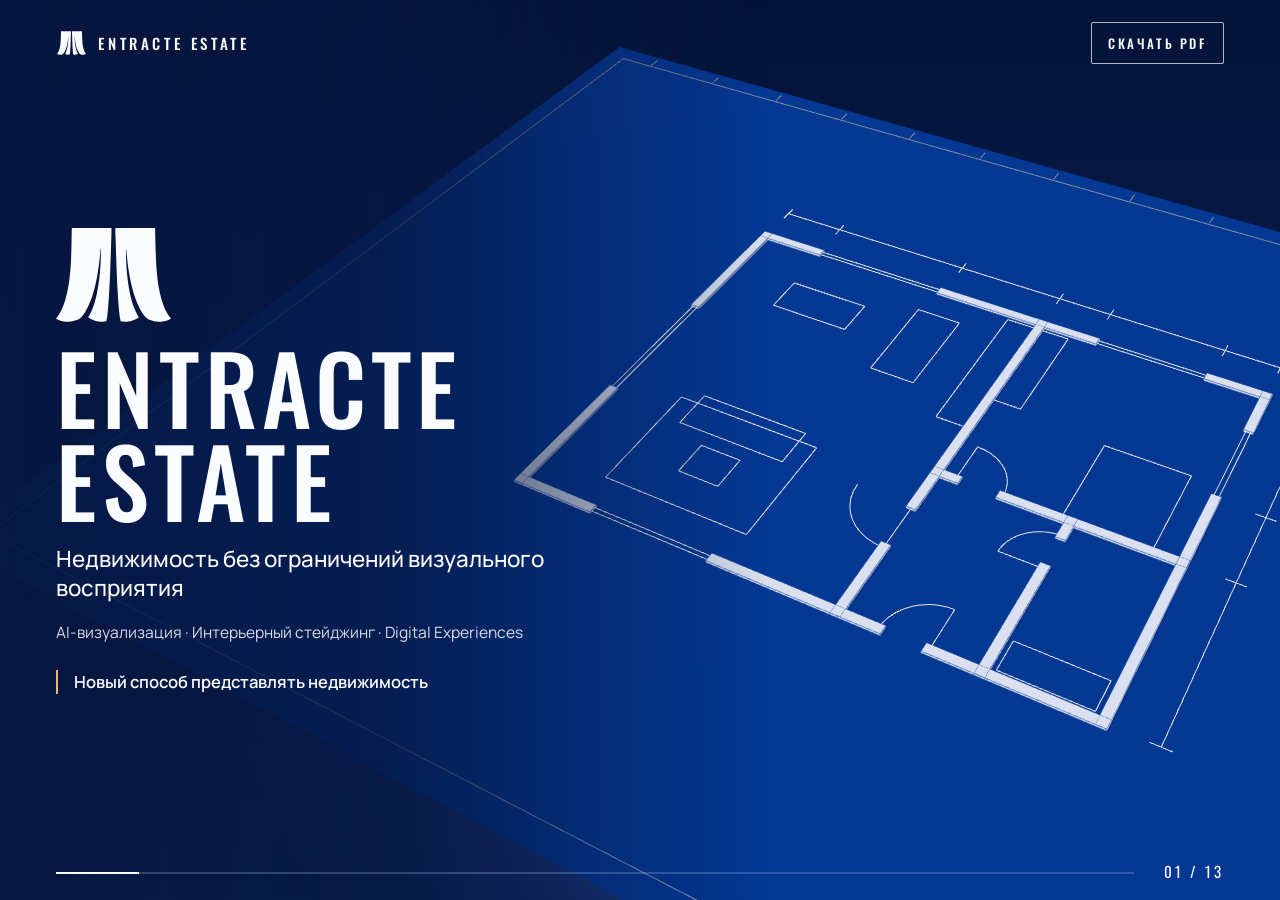
==== show/index.html @ 7df16853 "Add live 3D presentation at /show/ Co-Authored-By: Claude Fable 5.2 <noreply@anthropic.com>" ====
<!doctype html>
<html lang="ru">
<head>
<meta charset="utf-8">
<meta name="viewport" content="width=device-width,initial-scale=1,viewport-fit=cover">
<title>ENTRACTE ESTATE</title>
<meta name="description" content="ENTRACTE ESTATE: недвижимость без ограничений визуального восприятия">
<meta name="theme-color" content="#0A2560">
<link rel="preconnect" href="https://fonts.googleapis.com">
<link rel="preconnect" href="https://fonts.gstatic.com" crossorigin>
<link href="https://fonts.googleapis.com/css2?family=Manrope:wght@400;500;600&family=Oswald:wght@400;500&display=swap" rel="stylesheet" media="print" onload="this.media='all'">
<link rel="icon" href="assets/mark.svg" type="image/svg+xml">
<link rel="stylesheet" href="style.css">
<script type="importmap">{"imports":{"three":"./assets/three.module.min.js","three/addons/":"./assets/"}}</script>
</head>
<body>
<div id="sky"></div>
<canvas id="gl" aria-hidden="true"></canvas>
<div id="fallback" hidden><img id="fbimg" alt=""></div>

<div id="vf" aria-hidden="true"><i class="c1"></i><i class="c2"></i><i class="c3"></i><i class="c4"></i><b class="x"></b><span class="rec">REC</span><span class="ratio">3:2 · 24 MM</span></div>
<div id="tags" aria-hidden="true"></div>
<div id="plot" aria-hidden="true"><span>ВАШ ОБЪЕКТ</span></div>

<header id="top">
  <a class="brand" href="#1" aria-label="ENTRACTE ESTATE, в начало"><i class="mk"></i><span>ENTRACTE ESTATE</span></a>
  <a class="pdf" href="./assets/Entracte-Estate.pdf" download>Скачать PDF</a>
</header>

<main id="deck">
<section class="slide s-cover" data-i="1">
  <i class="mk mk-xl r"></i>
  <h1 class="r">ENTRACTE<br>ESTATE</h1>
  <p class="lead r">Недвижимость без ограничений визуального восприятия</p>
  <p class="t r">AI-визуализация · Интерьерный стейджинг · Digital Experiences</p>
  <p class="say r">Новый способ представлять недвижимость</p>
</section>

<section class="slide" data-i="2">
  <p class="kick r">ПРОБЛЕМА</p>
  <h2 class="r">ВАШ ОБЪЕКТ МОЖЕТ БОЛЬШЕ, ЧЕМ ПРОСТО ПОПАСТЬ В КАДР</h2>
  <p class="t r">Обычная съёмка показывает недвижимость такой, какая она есть</p>
  <p class="t r">Но покупатель выбирает не только стены, метраж и планировку</p>
  <p class="t r">Он покупает представление о пространстве, образе жизни и возможностях, которые за ним стоят</p>
  <p class="say r">Мы помогаем показать то, что невозможно передать обычной съёмкой</p>
</section>

<section class="slide" data-i="3">
  <p class="kick r">КТО МЫ</p>
  <h2 class="r">МЫ РАСШИРЯЕМ ГРАНИЦЫ ПРЕЗЕНТАЦИИ НЕДВИЖИМОСТИ</h2>
  <p class="t r">ENTRACTE ESTATE — агентство AI-упаковки недвижимости, объединяющее визуальное производство, интерьерный дизайн и цифровые технологии</p>
  <p class="t r">Мы создаём инструменты, которые помогают агентствам недвижимости, девелоперам и строительным компаниям раскрывать потенциал своих объектов</p>
  <div class="dirs">
    <div class="dir r"><span class="dn">01</span><span class="dt">CINEMATIC VISUALIZATION</span></div>
    <div class="dir r"><span class="dn">02</span><span class="dt">AI INTERIOR DESIGN &amp; STAGING</span></div>
    <div class="dir r"><span class="dn">03</span><span class="dt">EXCLUSIVE DIGITAL EXPERIENCES</span></div>
  </div>
  <p class="say r">Три направления — одна задача: сделать недвижимость визуально убедительнее</p>
</section>

<section class="slide" data-i="4">
  <p class="kick r">ВИДЕОВИЗУАЛИЗАЦИЯ</p>
  <h2 class="r">НЕ ПРОСТО ПОКАЗЫВАЕМ НЕДВИЖИМОСТЬ<br>СОЗДАЁМ ЕЁ ОБРАЗ</h2>
  <p class="t r">От строгих архитектурных проходок до кинематографичных рекламных историй</p>
  <p class="t r">Мы создаём видеоролики под конкретные задачи бизнеса и особенности каждого объекта</p>
  <div class="cells">
    <div class="cell r"><h3>ADVERTISING</h3><p class="t s">Эмоциональные рекламные ролики, динамичные сценарии, эффектные ракурсы и нестандартные визуальные решения для социальных сетей и рекламных кампаний</p></div>
    <div class="cell r"><h3>PRESENTATION</h3><p class="t s">Реалистичные видеопроходки, демонстрация планировок, интерьеров и экстерьеров для знакомства потенциального покупателя с объектом</p></div>
  </div>
  <p class="t s r">От сдержанной архитектурной эстетики до самых смелых творческих концепций</p>
  <p class="say r">Один объект — десятки способов его представить</p>
</section>

<section class="slide" data-i="5">
  <p class="kick r">ИНТЕРЬЕРНЫЙ СТЕЙДЖИНГ</p>
  <h2 class="r">ПУСТЫЕ МЕТРЫ ДОЛЖНЫ ОБРЕСТИ СОДЕРЖАНИЕ</h2>
  <p class="t r">Показываем не просто помещение, а то, каким оно может стать</p>
  <p class="t r">Создаём интерьерные концепции, виртуальную меблировку и полноценные варианты оформления пространства</p>
  <h3 class="r">ОТ ОДНОГО ОБЪЕКТА<br>К НЕСКОЛЬКИМ СЦЕНАРИЯМ</h3>
  <p class="t r">Разные стили, комплектации, цветовые решения и концепции на выбор</p>
</section>

<section class="slide" data-i="6">
  <p class="kick r">ИНТЕРЬЕРНЫЙ СТЕЙДЖИНГ</p>
  <p class="lead r">Но главное — визуализация не заканчивается красивой картинкой</p>
  <h2 class="r">КОНЦЕПЦИЯ + КОМПЛЕКТАЦИЯ + СМЕТА</h2>
  <div class="ledger">
    <div class="lr r"><span class="ln">01</span><span class="lt">Подбор конкретной мебели, освещения и материалов</span></div>
    <div class="lr r"><span class="ln">02</span><span class="lt">Магазины, производители и мастерские</span></div>
    <div class="lr r"><span class="ln">03</span><span class="lt">Спецификация позиций</span></div>
    <div class="lr r"><span class="ln">04</span><span class="lt">Расчёт предполагаемой стоимости реализации</span></div>
  </div>
  <p class="say r">Вы получаете не просто представление о будущем интерьере, а основу для его практического воплощения</p>
</section>

<section class="slide" data-i="7">
  <p class="kick r">DIGITAL EXPERIENCES</p>
  <h2 class="r">НЕДВИЖИМОСТЬ, КОТОРУЮ МОЖНО ИССЛЕДОВАТЬ</h2>
  <p class="t s r">Эксклюзивные цифровые решения для девелоперов и масштабных проектов</p>
  <p class="t s r">Мы создаём интерактивные сайты и презентационные пространства, в которых потенциальный покупатель становится исследователем объекта</p>
  <p class="t s r">Возможность не просто увидеть здание, а буквально изучить его изнутри</p>
  <p class="say r">Цифровая презентация, превращающая знакомство с объектом в самостоятельный опыт</p>
</section>

<section class="slide" data-i="8">
  <p class="kick r">СКОРОСТЬ И ПРОИЗВОДСТВО</p>
  <h2 class="r">СКОРОСТЬ, КОТОРАЯ МЕНЯЕТ ПОДХОД К ПРОИЗВОДСТВУ КОНТЕНТА</h2>
  <div class="bigs">
    <div class="big r"><span class="bn">24</span><span class="bu">ЧАСА</span><p class="t s">Стандартный видеоролик</p></div>
    <div class="big r"><span class="bn">48</span><span class="bu">ЧАСОВ</span><p class="t s">Стандартная интерьерная концепция</p></div>
    <div class="big r"><span class="bn">2–3</span><span class="bu">ДНЯ</span><p class="t s">Комплексный заказ</p></div>
  </div>
  <p class="note r"><em>Стандартные сроки при согласованных исходных материалах и типовом объёме работ</em></p>
</section>

<section class="slide" data-i="9">
  <h2 class="r">ВЫ ПОЛУЧАЕТЕ</h2>
  <div class="gl">
    <div class="gi r"><span class="gn">01</span><span class="gt">Скорость производства</span></div>
    <div class="gi r"><span class="gn">02</span><span class="gt">Свобода визуальных решений</span></div>
    <div class="gi r"><span class="gn">03</span><span class="gt">Масштабируемость контента</span></div>
    <div class="gi r"><span class="gn">04</span><span class="gt">Отсутствие сложной организации съёмок</span></div>
    <div class="gi r"><span class="gn">05</span><span class="gt">Возможность демонстрировать ещё не существующий результат</span></div>
  </div>
</section>

<section class="slide" data-i="10">
  <p class="kick r">СКОРОСТЬ И ПРОИЗВОДСТВО</p>
  <h2 class="r">ОТ ЗАДАЧИ ДО ГОТОВОГО РЕЗУЛЬТАТА</h2>
  <div class="steps">
    <div class="st r"><span class="sn">01</span><p class="t s">Получаем объект, материалы и пожелания</p></div>
    <div class="st r"><span class="sn">02</span><p class="t s">Формируем концепцию и согласовываем направление</p></div>
    <div class="st r"><span class="sn">03</span><p class="t s">Запускаем производство</p></div>
    <div class="st r"><span class="sn">04</span><p class="t s">Проверяем, корректируем и доводим результат</p></div>
    <div class="st r"><span class="sn">05</span><p class="t s">Передаём готовый материал</p></div>
  </div>
  <p class="t s r">Вам не нужно собирать отдельную команду специалистов под каждую задачу</p>
  <p class="say r">Один партнёр вместо нескольких производственных процессов</p>
</section>

<section class="slide" data-i="11">
  <p class="kick r">ПАРТНЁРСТВО</p>
  <h2 class="r">МЫ ЗАИНТЕРЕСОВАНЫ НЕ В ОДНОМ ЗАКАЗЕ, А В ДОЛГОСРОЧНОМ СОТРУДНИЧЕСТВЕ</h2>
  <p class="t s r">ENTRACTE ESTATE может стать внешним визуальным подразделением вашей компании</p>
  <p class="t s r">Мы открыты к различным форматам взаимодействия</p>
  <div class="pf4">
    <div class="pf r"><h3>РЕГУЛЯРНОЕ ПРОИЗВОДСТВО</h3><p class="t xs">Постоянное создание видеоконтента и визуальных материалов для объектов и социальных сетей</p></div>
    <div class="pf r"><h3>АБОНЕНТСКОЕ СОТРУДНИЧЕСТВО</h3><p class="t xs">Системная работа с заранее согласованным объёмом задач</p></div>
    <div class="pf r"><h3>ИНДИВИДУАЛЬНЫЕ УСЛОВИЯ</h3><p class="t xs">Персональные решения под специфику бизнеса, объёмы и производственные потребности</p></div>
    <div class="pf r"><h3>ЭКСКЛЮЗИВНЫЕ ПРОЕКТЫ</h3><p class="t xs">Нестандартные визуальные концепции, цифровые продукты и комплексная упаковка объектов</p></div>
  </div>
  <p class="say s r">Не предлагаем всем одинаковые условия</p>
  <p class="say s r">Формируем модель сотрудничества исходя из ваших задач</p>
</section>

<section class="slide" data-i="12">
  <p class="kick r">НАЧНЁМ С ВАШЕГО ОБЪЕКТА</p>
  <h2 class="r">НЕ НУЖНО ВЕРИТЬ НА СЛОВО<br>ПОСМОТРИТЕ НА РЕЗУЛЬТАТ</h2>
  <p class="lead r">Предлагаем бесплатно создать демонстрационный видеоролик продолжительностью 20–30 секунд на основе объекта вашей компании</p>
  <p class="t r">Без обязательств по дальнейшему сотрудничеству</p>
  <p class="t r">Вы увидите, как может выглядеть ваш объект в совершенно другой визуальной подаче</p>
  <h3 class="cta r">СНАЧАЛА РЕЗУЛЬТАТ<br>ПОТОМ РЕШЕНИЕ О ПАРТНЁРСТВЕ</h3>
</section>

<section class="slide s-end" data-i="13">
  <i class="mk mk-xl r"></i>
  <h1 class="r">ENTRACTE ESTATE</h1>
  <p class="lead r">Откройте новые возможности презентации недвижимости</p>
  <div class="contacts">
    <div class="r"><p class="kick">Telegram</p><p class="cv">@entracte3</p></div>
    <div class="r"><p class="kick">Телефон / WhatsApp</p><p class="cv">+7 951 441-60-96</p></div>
  </div>
</section>
</main>

<nav id="hud" aria-label="Навигация по слайдам">
  <button id="prev" class="edge l" aria-label="Предыдущий слайд"></button>
  <button id="next" class="edge rr" aria-label="Следующий слайд"></button>
  <div class="bar"><i id="barfill"></i></div>
  <span id="num">01 / 13</span>
</nav>
<script type="module" src="app.js"></script>
</body>
</html>
---- show/style.css ----
:root{--blue:#123E94;--deep:#0A2560;--ink:#06163F;--paper:#F2F5FB;--white:#FBFCFF;--soft:#9DB4EA;--amber:#FFB45A;--k:1;
  --sky-top:#041338;--sky-bot:#0A2560;--glow:#5C86E0}
*{box-sizing:border-box;margin:0;padding:0}
[hidden]{display:none!important}
html,body{height:100%;overflow:hidden;background:var(--deep);color:var(--white);overscroll-behavior:none}
body{font-family:'Manrope',Arial,sans-serif;-webkit-font-smoothing:antialiased;touch-action:none;user-select:none;-webkit-user-select:none}
#sky{position:fixed;inset:0;background:radial-gradient(70% 55% at 68% 78%,color-mix(in srgb,var(--glow) 42%,transparent) 0%,transparent 72%),linear-gradient(180deg,var(--sky-top) 0%,var(--sky-bot) 100%)}
#gl{position:fixed;inset:0;width:100%;height:100%;display:block}
#fallback{position:fixed;inset:0;display:flex;align-items:center;justify-content:center;background:var(--deep)}
#fallback img{max-width:100%;max-height:100%;object-fit:contain}
body.fb #deck,body.fb #vf,body.fb #tags,body.fb #plot{display:none}

/* text panel */
#deck{position:fixed;inset:0;pointer-events:none}
#deck::before{content:"";position:absolute;inset:0;background:linear-gradient(90deg,rgba(6,22,63,.92) 0%,rgba(6,22,63,.78) 30%,rgba(6,22,63,.35) 46%,rgba(6,22,63,0) 60%);opacity:var(--scrim,1);transition:opacity .8s}
.slide{position:absolute;left:0;top:0;bottom:0;width:min(47vw,760px);padding:calc(78px + 3vh) 3.6vw calc(56px + 3vh) 4.4vw;display:flex;flex-direction:column;justify-content:center;gap:calc(14px*var(--k));visibility:hidden}
.slide.on{visibility:visible}
.r{opacity:0;transform:translateY(16px);transition:opacity .45s ease,transform .45s ease}
.slide.on .r{opacity:1;transform:none;transition:opacity .8s cubic-bezier(.2,.7,.2,1),transform .8s cubic-bezier(.2,.7,.2,1)}

h1,h2,h3,.bn,.bu,.dn,.dt,.gn,.sn,.ln,.kick,.cv,#num,.pdf,.brand span{font-family:'Oswald','Arial Narrow',sans-serif;font-weight:500;text-transform:uppercase}
h1{font-size:calc(clamp(56px,7.4vw,118px)*var(--k));line-height:.98;letter-spacing:.05em}
h2{font-size:calc(clamp(30px,3.3vw,54px)*var(--k));line-height:1.06;letter-spacing:.02em;margin-bottom:calc(6px*var(--k))}
h3{font-size:calc(clamp(18px,1.55vw,26px)*var(--k));line-height:1.15;letter-spacing:.06em;font-weight:500}
.kick{font-weight:400;font-size:calc(clamp(13px,1vw,17px)*var(--k));letter-spacing:.32em;color:var(--soft);display:flex;align-items:center;gap:14px}
.kick::before{content:"";width:40px;height:2px;background:currentColor;flex:none}
.t{font-size:calc(clamp(15px,1.22vw,20px)*var(--k));line-height:1.5;color:rgba(251,252,255,.86);max-width:36em}
.t.s{font-size:calc(clamp(14px,1.08vw,18px)*var(--k))}
.t.xs{font-size:calc(clamp(12.5px,.92vw,15px)*var(--k));line-height:1.42}
.lead{font-size:calc(clamp(19px,1.75vw,29px)*var(--k));line-height:1.32;font-weight:500;max-width:28em}
.say{font-size:calc(clamp(16px,1.3vw,21px)*var(--k));line-height:1.4;font-weight:600;padding-left:16px;border-left:2px solid var(--amber);max-width:34em;margin-top:calc(8px*var(--k))}
.say.s{font-size:calc(clamp(14px,1.1vw,18px)*var(--k));margin-top:0}
.note{font-size:calc(clamp(13px,.95vw,15px)*var(--k));color:var(--soft);margin-top:calc(8px*var(--k))}
.s-cover,.s-end{gap:calc(18px*var(--k))}
.mk{display:inline-block;background:currentColor;-webkit-mask:url(assets/mark.svg) center/contain no-repeat;mask:url(assets/mark.svg) center/contain no-repeat;aspect-ratio:554/451}
.mk-xl{width:calc(clamp(90px,9vw,150px)*var(--k));color:var(--white)}
.dirs{display:flex;flex-direction:column;gap:calc(8px*var(--k));margin:calc(6px*var(--k)) 0}
.dir{display:flex;gap:18px;align-items:baseline;padding:calc(10px*var(--k)) 0;border-top:1px solid rgba(157,180,234,.4)}
.dn,.gn,.sn,.ln{color:var(--soft);font-size:calc(clamp(15px,1.1vw,18px)*var(--k));letter-spacing:.1em;flex:none;width:2.4em}
.dt{font-size:calc(clamp(17px,1.45vw,24px)*var(--k));letter-spacing:.06em}
.cells{display:grid;grid-template-columns:1fr 1fr;gap:calc(18px*var(--k)) 26px;margin:calc(6px*var(--k)) 0}
.cell{border-top:1px solid rgba(157,180,234,.45);padding-top:calc(12px*var(--k))}
.cell h3{margin-bottom:calc(8px*var(--k))}
.ledger{display:flex;flex-direction:column;margin:calc(6px*var(--k)) 0}
.lr{display:flex;gap:16px;align-items:baseline;padding:calc(11px*var(--k)) 0;border-top:1px solid rgba(157,180,234,.4)}
.lr:last-child{border-bottom:1px solid rgba(157,180,234,.4)}
.ln{color:var(--amber)}
.lt{font-size:calc(clamp(15px,1.2vw,19px)*var(--k));line-height:1.35}
.bigs{display:grid;grid-template-columns:repeat(3,1fr);gap:20px;margin:calc(10px*var(--k)) 0}
.big{border-top:2px solid var(--amber);padding-top:calc(12px*var(--k))}
.bn{display:block;font-size:calc(clamp(56px,6.2vw,104px)*var(--k));line-height:1;letter-spacing:.01em;background:linear-gradient(180deg,#fff 0%,#C9D7F7 100%);-webkit-background-clip:text;background-clip:text;color:transparent}
.bu{display:block;font-size:calc(clamp(15px,1.15vw,19px)*var(--k));letter-spacing:.22em;color:var(--soft);margin-top:4px}
.big .t{margin-top:calc(8px*var(--k))}
.gl{display:flex;flex-direction:column;margin-top:calc(8px*var(--k))}
.gi{display:flex;gap:20px;align-items:baseline;padding:calc(15px*var(--k)) 0;border-top:1px solid rgba(157,180,234,.4)}
.gi:last-child{border-bottom:1px solid rgba(157,180,234,.4)}
.gt{font-size:calc(clamp(18px,1.6vw,27px)*var(--k));line-height:1.3;font-weight:500}
.steps{display:flex;flex-direction:column;margin:calc(4px*var(--k)) 0}
.st{display:flex;gap:16px;align-items:baseline;padding:calc(9px*var(--k)) 0;border-top:1px solid rgba(157,180,234,.4)}
.st .t{margin:0}
.pf4{display:grid;grid-template-columns:1fr 1fr;gap:calc(14px*var(--k)) 24px;margin:calc(6px*var(--k)) 0}
.pf{border-top:1px solid rgba(157,180,234,.45);padding-top:calc(10px*var(--k))}
.pf h3{font-size:calc(clamp(14px,1.1vw,18px)*var(--k));margin-bottom:calc(6px*var(--k))}
.cta{color:var(--amber);margin-top:calc(8px*var(--k));font-size:calc(clamp(20px,1.8vw,30px)*var(--k))}
.contacts{display:flex;gap:44px;flex-wrap:wrap;margin-top:calc(10px*var(--k))}
.contacts .kick{margin-bottom:8px}
.cv{font-size:calc(clamp(24px,2.4vw,40px)*var(--k));letter-spacing:.03em;text-transform:none;font-weight:400}

/* overlays in the scene */
#vf{position:fixed;left:56vw;right:7vw;top:20vh;bottom:20vh;pointer-events:none;opacity:0;transform:scale(1.08);transition:opacity .7s,transform 1.1s cubic-bezier(.2,.7,.2,1)}
#vf.on{opacity:1;transform:none}
#vf i{position:absolute;width:44px;height:44px;border:0 solid var(--white)}
#vf .c1{left:0;top:0;border-left-width:2px;border-top-width:2px}
#vf .c2{right:0;top:0;border-right-width:2px;border-top-width:2px}
#vf .c3{left:0;bottom:0;border-left-width:2px;border-bottom-width:2px}
#vf .c4{right:0;bottom:0;border-right-width:2px;border-bottom-width:2px}
#vf .x{position:absolute;left:50%;top:50%;width:28px;height:28px;margin:-14px;background:linear-gradient(var(--white),var(--white)) center/2px 100% no-repeat,linear-gradient(var(--white),var(--white)) center/100% 2px no-repeat;opacity:.8}
#vf .rec,#vf .ratio{position:absolute;top:14px;font:500 13px/1 'Oswald',sans-serif;letter-spacing:.2em}
#vf .rec{left:58px;display:flex;align-items:center;gap:8px}
#vf .rec::before{content:"";width:9px;height:9px;border-radius:50%;background:#FF5A4E}
#vf .ratio{right:58px;color:var(--soft)}
#tags{position:fixed;inset:0;pointer-events:none}
.tag{position:absolute;left:0;top:0;display:flex;align-items:center;gap:8px;font:500 14px/1 'Oswald',sans-serif;letter-spacing:.12em;color:var(--ink);opacity:0;transition:opacity .5s;will-change:transform}
.tag.on{opacity:1}
.tag b{display:block;width:10px;height:10px;border-radius:50%;background:var(--amber);box-shadow:0 0 0 4px rgba(255,180,90,.28)}
.tag span{background:var(--white);padding:6px 9px;border-radius:2px;box-shadow:0 6px 18px rgba(6,22,63,.25)}
.tag i{display:block;width:34px;height:1.5px;background:var(--white)}
#plot{position:fixed;left:0;top:0;font:500 13px/1 'Oswald',sans-serif;letter-spacing:.28em;color:var(--white);opacity:0;transition:opacity .6s;pointer-events:none;white-space:nowrap}
#plot span{display:block;transform:translate(-50%,-50%);padding:7px 12px;border:1.5px dashed rgba(255,255,255,.8);background:rgba(6,22,63,.35)}
#plot.on{opacity:1}

/* chrome */
#top{position:fixed;left:0;right:0;top:0;display:flex;justify-content:space-between;align-items:center;padding:calc(22px + env(safe-area-inset-top,0px)) 4.4vw 0;z-index:5;pointer-events:none}
.brand,.pdf{pointer-events:auto;color:var(--white);text-decoration:none}
.brand{display:flex;align-items:center;gap:12px}
.brand .mk{width:30px}
.brand span{font-size:15px;letter-spacing:.24em}
.pdf{font-size:13px;letter-spacing:.2em;padding:10px 16px;border:1.5px solid rgba(251,252,255,.7);border-radius:2px;background:rgba(6,22,63,.35);transition:background .2s,color .2s}
.pdf:hover,.pdf:focus-visible{background:var(--white);color:var(--blue);outline:none}
#hud{position:fixed;inset:0;pointer-events:none;z-index:4}
.edge{position:absolute;top:0;bottom:0;width:16vw;background:none;border:0;pointer-events:auto;cursor:pointer;-webkit-tap-highlight-color:transparent}
.edge.l{left:0;cursor:w-resize}.edge.rr{right:0;cursor:e-resize}
.edge:focus-visible{outline:2px solid var(--white);outline-offset:-6px}
.bar{position:absolute;left:4.4vw;right:calc(4.4vw + 90px);bottom:calc(26px + env(safe-area-inset-bottom,0px));height:2px;background:rgba(157,180,234,.28)}
.bar i{display:block;height:100%;width:0;background:var(--white);transition:width .9s cubic-bezier(.6,0,.2,1)}
#num{position:absolute;right:4.4vw;bottom:calc(18px + env(safe-area-inset-bottom,0px));font-size:15px;letter-spacing:.2em;font-weight:400}

/* portrait: scene on top, text at the bottom */
@media (orientation:portrait),(max-aspect-ratio:1/1){
  #deck::before{background:linear-gradient(0deg,rgba(6,22,63,.96) 0%,rgba(6,22,63,.92) 58%,rgba(6,22,63,.78) 70%,rgba(6,22,63,0) 84%)}
  .slide{left:0;right:0;top:auto;bottom:0;width:auto;height:62%;padding:10px 20px calc(54px + env(safe-area-inset-bottom,0px));justify-content:flex-end;gap:calc(10px*var(--k))}
  h1{font-size:calc(52px*var(--k))}
  h2{font-size:calc(27px*var(--k))}
  h3{font-size:calc(17px*var(--k))}
  .t{font-size:calc(14.5px*var(--k))}.t.s{font-size:calc(13.5px*var(--k))}.t.xs{font-size:calc(12px*var(--k))}
  .lead{font-size:calc(18px*var(--k))}.say{font-size:calc(14.5px*var(--k));padding-left:12px}.say.s{font-size:calc(13.5px*var(--k))}
  .kick{font-size:calc(12px*var(--k));letter-spacing:.26em}.kick::before{width:26px}
  .dt{font-size:calc(15px*var(--k))}.dn,.gn,.sn,.ln{font-size:calc(13px*var(--k))}
  .lt{font-size:calc(14px*var(--k))}.gt{font-size:calc(17px*var(--k))}
  .bn{font-size:calc(50px*var(--k))}.bu{font-size:calc(12px*var(--k))}
  .pf h3{font-size:calc(13px*var(--k))}.cv{font-size:calc(24px*var(--k))}
  .cta{font-size:calc(19px*var(--k))}
  .mk-xl{width:calc(72px*var(--k))}
  .cells,.pf4{gap:calc(10px*var(--k)) 16px}
  .bigs{gap:12px}
  #top{padding:calc(14px + env(safe-area-inset-top,0px)) 20px 0}
  .brand span{display:none}.brand .mk{width:28px}
  .pdf{font-size:11.5px;padding:8px 12px}
  .bar{left:20px;right:96px;bottom:calc(24px + env(safe-area-inset-bottom,0px))}
  #num{right:20px;font-size:13px}
  #vf{left:9vw;right:9vw;top:12vh;bottom:auto;height:28vh}
  #vf i{width:30px;height:30px}
  #vf .rec{left:40px}#vf .ratio{right:40px}
  .edge{width:22vw}
}
@media (prefers-reduced-motion:reduce){.r,.slide.on .r,#vf,.bar i{transition:none}}
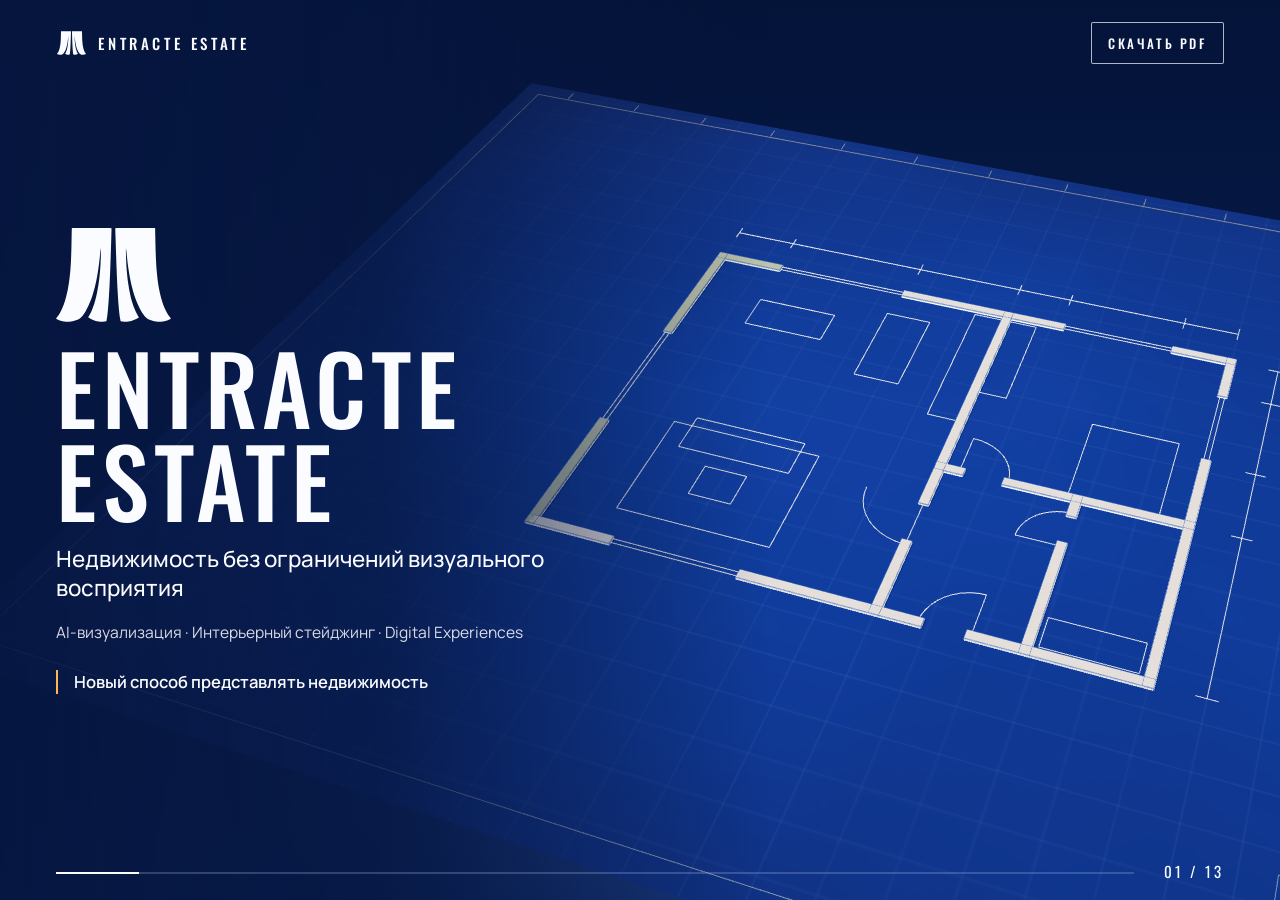
==== commit 800b842d: "show: phone layout - scene on top, text panel below, swipe Co-Authored-By: Claude Fable 5.2 <noreply" ====
--- a/show/index.html
+++ b/show/index.html
@@ -39,35 +39,35 @@
 <section class="slide" data-i="2">
   <p class="kick r">ПРОБЛЕМА</p>
   <h2 class="r">ВАШ ОБЪЕКТ МОЖЕТ БОЛЬШЕ, ЧЕМ ПРОСТО ПОПАСТЬ В КАДР</h2>
-  <p class="t r">Обычная съёмка показывает недвижимость такой, какая она есть</p>
-  <p class="t r">Но покупатель выбирает не только стены, метраж и планировку</p>
-  <p class="t r">Он покупает представление о пространстве, образе жизни и возможностях, которые за ним стоят</p>
+  <p class="x t r">Обычная съёмка показывает недвижимость такой, какая она есть</p>
+  <p class="x t r">Но покупатель выбирает не только стены, метраж и планировку</p>
+  <p class="x t r">Он покупает представление о пространстве, образе жизни и возможностях, которые за ним стоят</p>
   <p class="say r">Мы помогаем показать то, что невозможно передать обычной съёмкой</p>
 </section>
 
 <section class="slide" data-i="3">
   <p class="kick r">КТО МЫ</p>
   <h2 class="r">МЫ РАСШИРЯЕМ ГРАНИЦЫ ПРЕЗЕНТАЦИИ НЕДВИЖИМОСТИ</h2>
-  <p class="t r">ENTRACTE ESTATE — агентство AI-упаковки недвижимости, объединяющее визуальное производство, интерьерный дизайн и цифровые технологии</p>
-  <p class="t r">Мы создаём инструменты, которые помогают агентствам недвижимости, девелоперам и строительным компаниям раскрывать потенциал своих объектов</p>
+  <p class="x t r">ENTRACTE ESTATE — агентство AI-упаковки недвижимости, объединяющее визуальное производство, интерьерный дизайн и цифровые технологии</p>
+  <p class="x t r">Мы создаём инструменты, которые помогают агентствам недвижимости, девелоперам и строительным компаниям раскрывать потенциал своих объектов</p>
   <div class="dirs">
     <div class="dir r"><span class="dn">01</span><span class="dt">CINEMATIC VISUALIZATION</span></div>
     <div class="dir r"><span class="dn">02</span><span class="dt">AI INTERIOR DESIGN &amp; STAGING</span></div>
     <div class="dir r"><span class="dn">03</span><span class="dt">EXCLUSIVE DIGITAL EXPERIENCES</span></div>
   </div>
-  <p class="say r">Три направления — одна задача: сделать недвижимость визуально убедительнее</p>
+  <p class="x say r">Три направления — одна задача: сделать недвижимость визуально убедительнее</p>
 </section>
 
 <section class="slide" data-i="4">
   <p class="kick r">ВИДЕОВИЗУАЛИЗАЦИЯ</p>
   <h2 class="r">НЕ ПРОСТО ПОКАЗЫВАЕМ НЕДВИЖИМОСТЬ<br>СОЗДАЁМ ЕЁ ОБРАЗ</h2>
-  <p class="t r">От строгих архитектурных проходок до кинематографичных рекламных историй</p>
-  <p class="t r">Мы создаём видеоролики под конкретные задачи бизнеса и особенности каждого объекта</p>
-  <div class="cells">
+  <p class="x t r">От строгих архитектурных проходок до кинематографичных рекламных историй</p>
+  <p class="x t r">Мы создаём видеоролики под конкретные задачи бизнеса и особенности каждого объекта</p>
+  <div class="x cells">
     <div class="cell r"><h3>ADVERTISING</h3><p class="t s">Эмоциональные рекламные ролики, динамичные сценарии, эффектные ракурсы и нестандартные визуальные решения для социальных сетей и рекламных кампаний</p></div>
     <div class="cell r"><h3>PRESENTATION</h3><p class="t s">Реалистичные видеопроходки, демонстрация планировок, интерьеров и экстерьеров для знакомства потенциального покупателя с объектом</p></div>
   </div>
-  <p class="t s r">От сдержанной архитектурной эстетики до самых смелых творческих концепций</p>
+  <p class="x t s r">От сдержанной архитектурной эстетики до самых смелых творческих концепций</p>
   <p class="say r">Один объект — десятки способов его представить</p>
 </section>
 
@@ -75,16 +75,16 @@
   <p class="kick r">ИНТЕРЬЕРНЫЙ СТЕЙДЖИНГ</p>
   <h2 class="r">ПУСТЫЕ МЕТРЫ ДОЛЖНЫ ОБРЕСТИ СОДЕРЖАНИЕ</h2>
   <p class="t r">Показываем не просто помещение, а то, каким оно может стать</p>
-  <p class="t r">Создаём интерьерные концепции, виртуальную меблировку и полноценные варианты оформления пространства</p>
-  <h3 class="r">ОТ ОДНОГО ОБЪЕКТА<br>К НЕСКОЛЬКИМ СЦЕНАРИЯМ</h3>
-  <p class="t r">Разные стили, комплектации, цветовые решения и концепции на выбор</p>
+  <p class="x t r">Создаём интерьерные концепции, виртуальную меблировку и полноценные варианты оформления пространства</p>
+  <h3 class="x r">ОТ ОДНОГО ОБЪЕКТА<br>К НЕСКОЛЬКИМ СЦЕНАРИЯМ</h3>
+  <p class="x t r">Разные стили, комплектации, цветовые решения и концепции на выбор</p>
 </section>
 
 <section class="slide" data-i="6">
   <p class="kick r">ИНТЕРЬЕРНЫЙ СТЕЙДЖИНГ</p>
-  <p class="lead r">Но главное — визуализация не заканчивается красивой картинкой</p>
+  <p class="x lead r">Но главное — визуализация не заканчивается красивой картинкой</p>
   <h2 class="r">КОНЦЕПЦИЯ + КОМПЛЕКТАЦИЯ + СМЕТА</h2>
-  <div class="ledger">
+  <div class="x ledger">
     <div class="lr r"><span class="ln">01</span><span class="lt">Подбор конкретной мебели, освещения и материалов</span></div>
     <div class="lr r"><span class="ln">02</span><span class="lt">Магазины, производители и мастерские</span></div>
     <div class="lr r"><span class="ln">03</span><span class="lt">Спецификация позиций</span></div>
@@ -96,9 +96,9 @@
 <section class="slide" data-i="7">
   <p class="kick r">DIGITAL EXPERIENCES</p>
   <h2 class="r">НЕДВИЖИМОСТЬ, КОТОРУЮ МОЖНО ИССЛЕДОВАТЬ</h2>
-  <p class="t s r">Эксклюзивные цифровые решения для девелоперов и масштабных проектов</p>
-  <p class="t s r">Мы создаём интерактивные сайты и презентационные пространства, в которых потенциальный покупатель становится исследователем объекта</p>
-  <p class="t s r">Возможность не просто увидеть здание, а буквально изучить его изнутри</p>
+  <p class="x t s r">Эксклюзивные цифровые решения для девелоперов и масштабных проектов</p>
+  <p class="x t s r">Мы создаём интерактивные сайты и презентационные пространства, в которых потенциальный покупатель становится исследователем объекта</p>
+  <p class="x t s r">Возможность не просто увидеть здание, а буквально изучить его изнутри</p>
   <p class="say r">Цифровая презентация, превращающая знакомство с объектом в самостоятельный опыт</p>
 </section>
 
@@ -106,11 +106,11 @@
   <p class="kick r">СКОРОСТЬ И ПРОИЗВОДСТВО</p>
   <h2 class="r">СКОРОСТЬ, КОТОРАЯ МЕНЯЕТ ПОДХОД К ПРОИЗВОДСТВУ КОНТЕНТА</h2>
   <div class="bigs">
-    <div class="big r"><span class="bn">24</span><span class="bu">ЧАСА</span><p class="t s">Стандартный видеоролик</p></div>
-    <div class="big r"><span class="bn">48</span><span class="bu">ЧАСОВ</span><p class="t s">Стандартная интерьерная концепция</p></div>
-    <div class="big r"><span class="bn">2–3</span><span class="bu">ДНЯ</span><p class="t s">Комплексный заказ</p></div>
+    <div class="big r"><span class="bn">24</span><span class="bu">ЧАСА</span><p class="x t s">Стандартный видеоролик</p></div>
+    <div class="big r"><span class="bn">48</span><span class="bu">ЧАСОВ</span><p class="x t s">Стандартная интерьерная концепция</p></div>
+    <div class="big r"><span class="bn">2–3</span><span class="bu">ДНЯ</span><p class="x t s">Комплексный заказ</p></div>
   </div>
-  <p class="note r"><em>Стандартные сроки при согласованных исходных материалах и типовом объёме работ</em></p>
+  <p class="x note r"><em>Стандартные сроки при согласованных исходных материалах и типовом объёме работ</em></p>
 </section>
 
 <section class="slide" data-i="9">
@@ -119,8 +119,8 @@
     <div class="gi r"><span class="gn">01</span><span class="gt">Скорость производства</span></div>
     <div class="gi r"><span class="gn">02</span><span class="gt">Свобода визуальных решений</span></div>
     <div class="gi r"><span class="gn">03</span><span class="gt">Масштабируемость контента</span></div>
-    <div class="gi r"><span class="gn">04</span><span class="gt">Отсутствие сложной организации съёмок</span></div>
-    <div class="gi r"><span class="gn">05</span><span class="gt">Возможность демонстрировать ещё не существующий результат</span></div>
+    <div class="x gi r"><span class="gn">04</span><span class="gt">Отсутствие сложной организации съёмок</span></div>
+    <div class="x gi r"><span class="gn">05</span><span class="gt">Возможность демонстрировать ещё не существующий результат</span></div>
   </div>
 </section>
 
@@ -131,34 +131,34 @@
     <div class="st r"><span class="sn">01</span><p class="t s">Получаем объект, материалы и пожелания</p></div>
     <div class="st r"><span class="sn">02</span><p class="t s">Формируем концепцию и согласовываем направление</p></div>
     <div class="st r"><span class="sn">03</span><p class="t s">Запускаем производство</p></div>
-    <div class="st r"><span class="sn">04</span><p class="t s">Проверяем, корректируем и доводим результат</p></div>
-    <div class="st r"><span class="sn">05</span><p class="t s">Передаём готовый материал</p></div>
+    <div class="x st r"><span class="sn">04</span><p class="t s">Проверяем, корректируем и доводим результат</p></div>
+    <div class="x st r"><span class="sn">05</span><p class="t s">Передаём готовый материал</p></div>
   </div>
-  <p class="t s r">Вам не нужно собирать отдельную команду специалистов под каждую задачу</p>
-  <p class="say r">Один партнёр вместо нескольких производственных процессов</p>
+  <p class="x t s r">Вам не нужно собирать отдельную команду специалистов под каждую задачу</p>
+  <p class="x say r">Один партнёр вместо нескольких производственных процессов</p>
 </section>
 
 <section class="slide" data-i="11">
   <p class="kick r">ПАРТНЁРСТВО</p>
   <h2 class="r">МЫ ЗАИНТЕРЕСОВАНЫ НЕ В ОДНОМ ЗАКАЗЕ, А В ДОЛГОСРОЧНОМ СОТРУДНИЧЕСТВЕ</h2>
-  <p class="t s r">ENTRACTE ESTATE может стать внешним визуальным подразделением вашей компании</p>
-  <p class="t s r">Мы открыты к различным форматам взаимодействия</p>
-  <div class="pf4">
+  <p class="x t s r">ENTRACTE ESTATE может стать внешним визуальным подразделением вашей компании</p>
+  <p class="x t s r">Мы открыты к различным форматам взаимодействия</p>
+  <div class="x pf4">
     <div class="pf r"><h3>РЕГУЛЯРНОЕ ПРОИЗВОДСТВО</h3><p class="t xs">Постоянное создание видеоконтента и визуальных материалов для объектов и социальных сетей</p></div>
     <div class="pf r"><h3>АБОНЕНТСКОЕ СОТРУДНИЧЕСТВО</h3><p class="t xs">Системная работа с заранее согласованным объёмом задач</p></div>
     <div class="pf r"><h3>ИНДИВИДУАЛЬНЫЕ УСЛОВИЯ</h3><p class="t xs">Персональные решения под специфику бизнеса, объёмы и производственные потребности</p></div>
     <div class="pf r"><h3>ЭКСКЛЮЗИВНЫЕ ПРОЕКТЫ</h3><p class="t xs">Нестандартные визуальные концепции, цифровые продукты и комплексная упаковка объектов</p></div>
   </div>
-  <p class="say s r">Не предлагаем всем одинаковые условия</p>
-  <p class="say s r">Формируем модель сотрудничества исходя из ваших задач</p>
+  <p class="x say s r">Не предлагаем всем одинаковые условия</p>
+  <p class="x say s r">Формируем модель сотрудничества исходя из ваших задач</p>
 </section>
 
 <section class="slide" data-i="12">
   <p class="kick r">НАЧНЁМ С ВАШЕГО ОБЪЕКТА</p>
   <h2 class="r">НЕ НУЖНО ВЕРИТЬ НА СЛОВО<br>ПОСМОТРИТЕ НА РЕЗУЛЬТАТ</h2>
-  <p class="lead r">Предлагаем бесплатно создать демонстрационный видеоролик продолжительностью 20–30 секунд на основе объекта вашей компании</p>
-  <p class="t r">Без обязательств по дальнейшему сотрудничеству</p>
-  <p class="t r">Вы увидите, как может выглядеть ваш объект в совершенно другой визуальной подаче</p>
+  <p class="x lead r">Предлагаем бесплатно создать демонстрационный видеоролик продолжительностью 20–30 секунд на основе объекта вашей компании</p>
+  <p class="x t r">Без обязательств по дальнейшему сотрудничеству</p>
+  <p class="x t r">Вы увидите, как может выглядеть ваш объект в совершенно другой визуальной подаче</p>
   <h3 class="cta r">СНАЧАЛА РЕЗУЛЬТАТ<br>ПОТОМ РЕШЕНИЕ О ПАРТНЁРСТВЕ</h3>
 </section>
 
--- a/show/style.css
+++ b/show/style.css
@@ -105,32 +105,59 @@
 .bar i{display:block;height:100%;width:0;background:var(--white);transition:width .9s cubic-bezier(.6,0,.2,1)}
 #num{position:absolute;right:4.4vw;bottom:calc(18px + env(safe-area-inset-bottom,0px));font-size:15px;letter-spacing:.2em;font-weight:400}
 
-/* portrait: scene on top, text at the bottom */
+/* portrait / phone: scene on top (~58%), solid text panel at the bottom, expandable */
+.grip{display:none}
 @media (orientation:portrait),(max-aspect-ratio:1/1){
-  #deck::before{background:linear-gradient(0deg,rgba(6,22,63,.96) 0%,rgba(6,22,63,.92) 58%,rgba(6,22,63,.78) 70%,rgba(6,22,63,0) 84%)}
-  .slide{left:0;right:0;top:auto;bottom:0;width:auto;height:62%;padding:10px 20px calc(54px + env(safe-area-inset-bottom,0px));justify-content:flex-end;gap:calc(10px*var(--k))}
-  h1{font-size:calc(52px*var(--k))}
-  h2{font-size:calc(27px*var(--k))}
+  :root{--ph:42svh;--pH:84svh;--panel:#0A2560;--pt:translateY(calc(var(--pH) - var(--ph)))}
+  body.open{--pt:none}
+  #deck::before{inset:auto 0 0 0;height:var(--pH);background:var(--panel);box-shadow:0 -14px 18px -4px rgba(10,37,96,.7);opacity:1;transform:var(--pt);transition:transform .45s cubic-bezier(.2,.7,.2,1)}
+  .slide{left:0;right:0;top:auto;bottom:0;width:auto;height:var(--pH);padding:0 20px calc(60px + env(safe-area-inset-bottom,0px));justify-content:flex-start;gap:calc(10px*var(--k));overflow:hidden;overscroll-behavior:contain;transform:var(--pt);transition:transform .45s cubic-bezier(.2,.7,.2,1)}
+  .slide>*{flex:none}
+  .slide.on{pointer-events:auto}
+  .slide.nog{padding-top:18px}
+  body.open .slide{overflow-y:auto;touch-action:pan-y}
+  body:not(.open) .x{display:none}
+  .grip{display:flex;position:sticky;top:0;z-index:3;align-items:center;justify-content:space-between;height:46px;margin:0 -20px 2px;padding:0 20px;width:calc(100% + 40px);background:var(--panel);border:0;color:var(--soft);font:400 12px/1 'Oswald',sans-serif;letter-spacing:.26em;text-transform:uppercase;-webkit-tap-highlight-color:transparent;cursor:pointer}
+  .grip::before{content:"";position:absolute;left:50%;top:8px;width:40px;height:4px;margin-left:-20px;border-radius:2px;background:rgba(157,180,234,.5)}
+  .grip i{font-style:normal;display:inline-block;font-size:14px;margin-left:8px;transition:transform .3s}
+  body.open .grip i{transform:rotate(180deg)}
+  .grip .a{margin-left:auto;padding-top:12px}
+  .grip .c{display:none}.grip .a{display:inline}
+  body.open .grip .a{display:none}body.open .grip .c{display:inline;margin-left:auto;padding-top:12px}
+  h1{font-size:calc(44px*var(--k))}
+  h2{font-size:calc(25px*var(--k));margin-bottom:0}
   h3{font-size:calc(17px*var(--k))}
-  .t{font-size:calc(14.5px*var(--k))}.t.s{font-size:calc(13.5px*var(--k))}.t.xs{font-size:calc(12px*var(--k))}
+  .t{font-size:calc(14.5px*var(--k))}.t.s{font-size:calc(13.5px*var(--k))}.t.xs{font-size:calc(12.5px*var(--k))}
   .lead{font-size:calc(18px*var(--k))}.say{font-size:calc(14.5px*var(--k));padding-left:12px}.say.s{font-size:calc(13.5px*var(--k))}
   .kick{font-size:calc(12px*var(--k));letter-spacing:.26em}.kick::before{width:26px}
   .dt{font-size:calc(15px*var(--k))}.dn,.gn,.sn,.ln{font-size:calc(13px*var(--k))}
-  .lt{font-size:calc(14px*var(--k))}.gt{font-size:calc(17px*var(--k))}
-  .bn{font-size:calc(50px*var(--k))}.bu{font-size:calc(12px*var(--k))}
+  .dir{padding:7px 0}.gi{padding:9px 0}.lr{padding:8px 0}.st{padding:7px 0}
+  .lt{font-size:calc(14px*var(--k))}.gt{font-size:calc(16px*var(--k))}
+  .bn{font-size:calc(46px*var(--k))}.bu{font-size:calc(12px*var(--k))}
   .pf h3{font-size:calc(13px*var(--k))}.cv{font-size:calc(24px*var(--k))}
   .cta{font-size:calc(19px*var(--k))}
-  .mk-xl{width:calc(72px*var(--k))}
+  .s-cover .mk-xl,.s-end .mk-xl{display:none}
   .cells,.pf4{gap:calc(10px*var(--k)) 16px}
   .bigs{gap:12px}
-  #top{padding:calc(14px + env(safe-area-inset-top,0px)) 20px 0}
-  .brand span{display:none}.brand .mk{width:28px}
-  .pdf{font-size:11.5px;padding:8px 12px}
+  #top{padding:calc(12px + env(safe-area-inset-top,0px)) 16px 0}
+  .brand span{display:none}.brand .mk{width:26px}
+  .pdf{font-size:10px;letter-spacing:.16em;padding:6px 10px;border-width:1px;background:rgba(6,22,63,.5)}
   .bar{left:20px;right:96px;bottom:calc(24px + env(safe-area-inset-bottom,0px))}
-  #num{right:20px;font-size:13px}
+  #num{right:20px;font-size:13px;bottom:calc(16px + env(safe-area-inset-bottom,0px))}
   #vf{left:9vw;right:9vw;top:12vh;bottom:auto;height:28vh}
   #vf i{width:30px;height:30px}
   #vf .rec{left:40px}#vf .ratio{right:40px}
-  .edge{width:22vw}
+  .edge{width:22vw;top:0;bottom:var(--ph)}
+  body.open .edge{bottom:var(--pH)}
+  /* fallback: slide picture full width, no black fields */
+  body.fb,body.fb #fallback{background:#F2F5FB}
+  #fallback{align-items:center}
+  #fallback img{width:100%;max-height:none;height:auto}
+  body.fb .brand,body.fb .pdf{color:var(--blue)}
+  body.fb .pdf{border-color:rgba(18,62,148,.6);background:rgba(242,245,251,.7)}
+  body.fb .bar{background:rgba(18,62,148,.2)}
+  body.fb .bar i{background:var(--blue)}
+  body.fb #num{color:var(--blue)}
+  body.fb .edge{bottom:0}
 }
-@media (prefers-reduced-motion:reduce){.r,.slide.on .r,#vf,.bar i{transition:none}}
+@media (prefers-reduced-motion:reduce){.r,.slide.on .r,#vf,.bar i,.slide,#deck::before{transition:none}}
